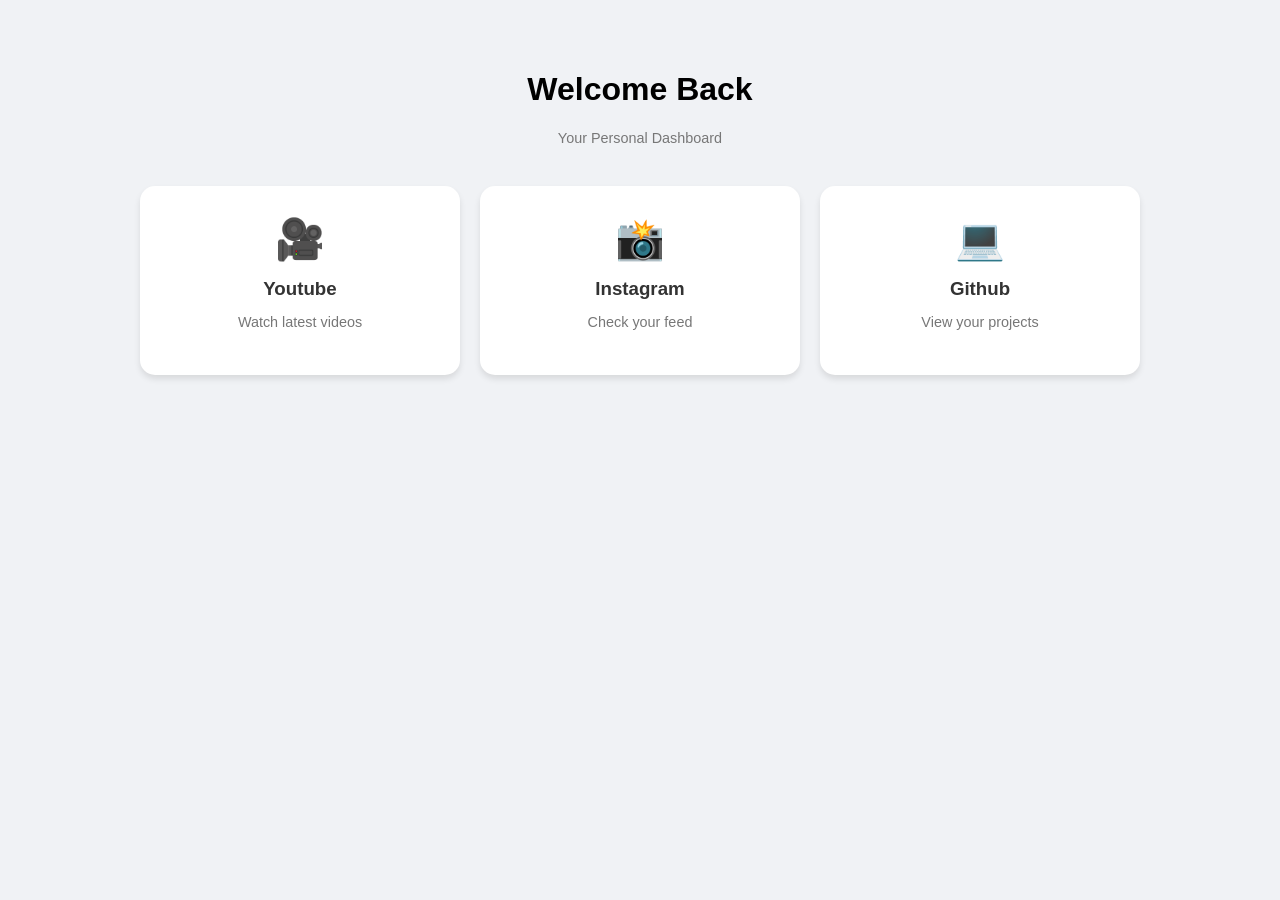
==== index2.html @ a664b11b "main page update" ====
<!DOCTYPE html>
<html lang="en">
<head>
    <meta charset="UTF-8">
    <meta name="viewport" content="width=device-width, initial-scale=1.0">
    <title>Main Page</title>
    <link rel="stylesheet" href="style2.css">
</head>
<body>
    <div class="main-container">
        <header>
            <h1>Welcome Back</h1>
            <p>Your Personal Dashboard</p>
        </header>

        <div class="widget-grid">
            <div class="widget-card" onclick="navigateTo('https://www.youtube.com/')">
                <div class="icon">🎥</div>
                <h3>Youtube</h3>
                <p>Watch latest videos</p>
            </div>

            <div class="widget-card" onclick="navigateTo('https://instagram.com')">
                <div class="icon">📸</div>
                <h3>Instagram</h3>
                <p>Check your feed</p>
            </div>

            <div class="widget-card" onclick="navigateTo('https://github.com')">
                <div class="icon">💻</div>
                <h3>Github</h3>
                <p>View your projects</p>
            </div>
        </div>
    </div>

    <script src="script2.js"></script>
</body>
</html>
---- style2.css ----
body {
    font-family: 'Segoe UI', Tahoma, Geneva, Verdana, sans-serif;
    background-color: #f0f2f5;
    margin: 0;
    display: flex;
    justify-content: center;
    padding-top: 50px;
}

.main-container {
    width: 90%;
    max-width: 1000px;
    text-align: center;
}

.widget-grid {
    display: grid;
    grid-template-columns: repeat(auto-fit, minmax(200px, 1fr));
    gap: 20px;
    margin-top: 40px;
}

.widget-card {
    background: white;
    padding: 30px;
    border-radius: 15px;
    box-shadow: 0 4px 6px rgba(0, 0, 0, 0.1);
    cursor: pointer;
    transition: all 0.3s ease;
}

.widget-card:hover {
    transform: translateY(-10px);
    box-shadow: 0 12px 20px rgba(0, 0, 0, 0.15);
    border-bottom: 4px solid #6366f1;
}

.icon {
    font-size: 40px;
    margin-bottom: 15px;
}

h3 {
    margin: 10px 0;
    color: #333;
}

p {
    font-size: 0.9rem;
    color: #777;
}
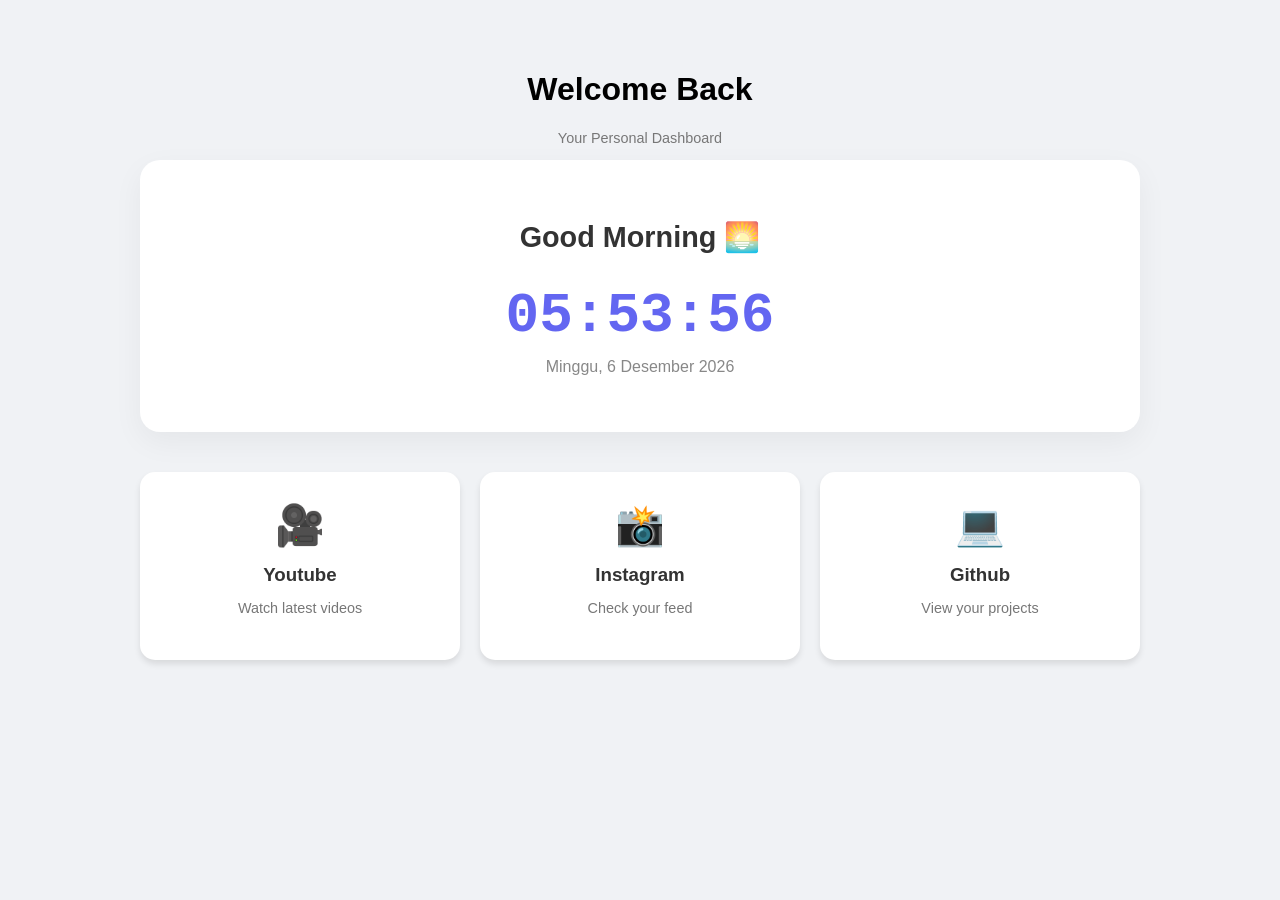
==== commit dd355250: "Clock & date updt" ====
--- a/index2.html
+++ b/index2.html
@@ -12,6 +12,14 @@
             <h1>Welcome Back</h1>
             <p>Your Personal Dashboard</p>
         </header>
+
+        <div class="welcome-section">
+            <h1 id="greeting">Loading...</h1>
+            <div class="clock-container">
+                <span id="hours">00</span>:<span id="minutes">00</span>:<span id="seconds">00</span>
+            </div>
+            <p id="date-display"></p>
+        </div>
 
         <div class="widget-grid">
             <div class="widget-card" onclick="navigateTo('https://www.youtube.com/')">
--- a/style2.css
+++ b/style2.css
@@ -11,6 +11,34 @@
     width: 90%;
     max-width: 1000px;
     text-align: center;
+}
+
+.welcome-section {
+    text-align: center;
+    padding: 40px 20px;
+    background: white;
+    border-radius: 20px;
+    box-shadow: 0 10px 30px rgba(0, 0, 0, 0.05);
+    margin-bottom: 30px;
+}
+
+#greeting {
+    font-size: 1.8rem;
+    color: #333;
+    margin-bottom: 30px;
+}
+
+.clock-container {
+    font-size: 3.5rem;
+    font-weight: 800;
+    color: #6366f1;
+    font-family: 'Courier New', Courier, monospace;
+}
+
+#date-display {
+    color: #888;
+    font-size: 1rem;
+    margin-top: 10px;
 }
 
 .widget-grid {
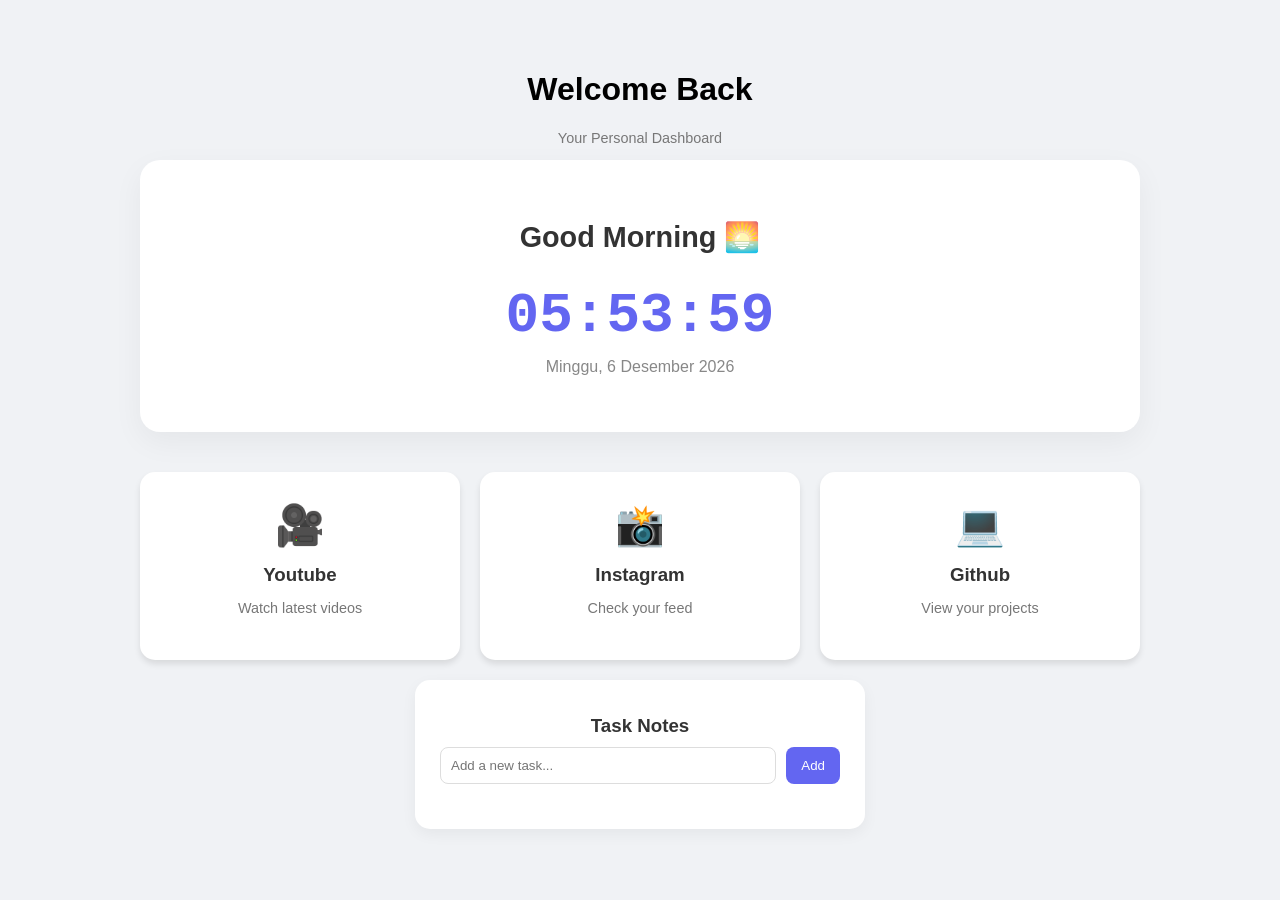
==== commit ee6dfc11: "New Todolist" ====
--- a/index2.html
+++ b/index2.html
@@ -40,6 +40,16 @@
                 <p>View your projects</p>
             </div>
         </div>
+
+        <div class="todo-widget">
+            <h3>Task Notes</h3>
+            <div class="todo-input-group">
+                <input type="text" id="todoInput" placeholder="Add a new task...">
+                <button id="addBtn">Add</button>
+            </div>
+            <ul id="todoList">
+            </ul>
+        </div>
     </div>
 
     <script src="script2.js"></script>
--- a/style2.css
+++ b/style2.css
@@ -76,4 +76,87 @@
 p {
     font-size: 0.9rem;
     color: #777;
-}+}
+
+.todo-widget {
+    background: white;
+    padding: 25px;
+    border-radius: 15px;
+    box-shadow: 0 5px 15px rgba(0, 0, 0, 0.05);
+    max-width: 400px;
+    margin: 20px auto;
+}
+
+.todo-input-group {
+    display: flex;
+    gap: 10px;
+    margin-bottom: 20px;
+}
+
+#todoInput {
+    flex: 1;
+    padding: 10px;
+    border: 1px solid #ddd;
+    border-radius: 8px;
+}
+
+#addBtn {
+    background: #6366f1;
+    color: white;
+    border: none;
+    padding: 10px 15px;
+    border-radius: 8px;
+    cursor: pointer;
+}
+
+ul {
+    list-style: none;
+    padding: 0;
+    text-align: left;
+}
+
+li {
+    display: flex;
+    padding: 12px 15px;
+    border-bottom: 1px solid #eee;
+    background-color: #f8f9fa;
+    align-items: center;
+    margin-bottom: 8px;
+    border-radius: 8px;
+    justify-content: space-between;
+    cursor: pointer;
+    transition: background 0.2s;
+}
+
+li.completed {
+    text-decoration: line-through;
+    color: #bbb;
+}
+
+li:hover {
+    background: #f9f9f9;
+    background-color: #f1f3f5;
+}
+
+.delete-btn {
+    color: #ffb4b4;
+    font-size: 1.4rem;
+    font-weight: bold;
+    padding: 5px;
+    width: 30px;
+    height: 30px;
+    display: flex;
+    border-radius: 50%;
+    border: none;
+    align-items: center;
+    justify-content: center;
+    cursor: pointer;
+    transition: all 0.2s ease;
+}
+
+.delete-btn:hover {
+    color: #ff4d4d;
+    background-color: rgba(255, 77, 77, 0.1);
+    transform: scale(1.2);
+}
+
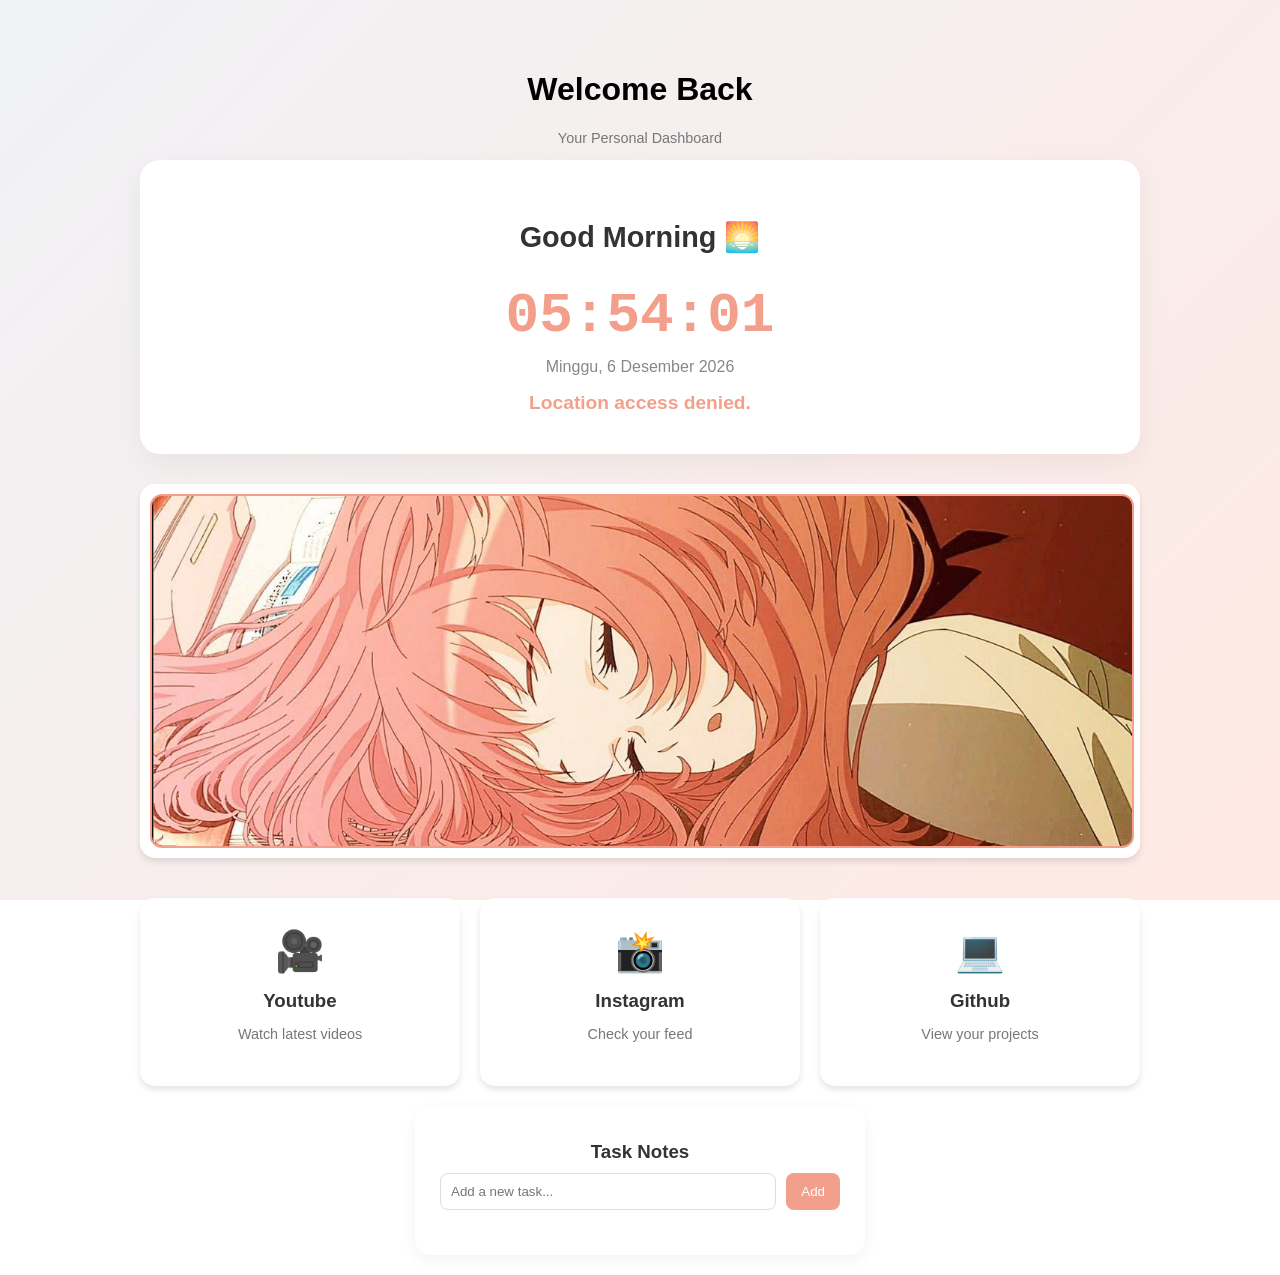
==== commit 7eead007: "update Weather" ====
--- a/index2.html
+++ b/index2.html
@@ -19,6 +19,13 @@
                 <span id="hours">00</span>:<span id="minutes">00</span>:<span id="seconds">00</span>
             </div>
             <p id="date-display"></p>
+            <div id="weatherDisplay" style="font-size: 1.2rem; color: var(--theme-color); font-weight: 600; margin-top: 5px;">
+                Loading weather...
+            </div>
+        </div>
+
+        <div class="widget-card gallery-widget">
+            <div class="gallery-preview" id="galleryPreview"></div>
         </div>
 
         <div class="widget-grid">
--- a/style2.css
+++ b/style2.css
@@ -1,10 +1,19 @@
+:root {
+    --theme-color: #F2A08C;
+    --theme-hover-bg: rgba(99, 102, 241, 0.1);
+}
+
 body {
     font-family: 'Segoe UI', Tahoma, Geneva, Verdana, sans-serif;
-    background-color: #f0f2f5;
+    background: linear-gradient(135deg, #f0f2f5 0%, #ffe9e3 100%);
     margin: 0;
     display: flex;
     justify-content: center;
     padding-top: 50px;
+    background-size: cover;
+    background-position: center;
+    background-attachment: fixed;
+    transition: background-image 0.8s ease-in;
 }
 
 .main-container {
@@ -31,7 +40,8 @@
 .clock-container {
     font-size: 3.5rem;
     font-weight: 800;
-    color: #6366f1;
+    color: var(--theme-color);
+    transition: color 0.8s ease;
     font-family: 'Courier New', Courier, monospace;
 }
 
@@ -60,7 +70,7 @@
 .widget-card:hover {
     transform: translateY(-10px);
     box-shadow: 0 12px 20px rgba(0, 0, 0, 0.15);
-    border-bottom: 4px solid #6366f1;
+    border-bottom: 4px solid var(--theme-color);
 }
 
 .icon {
@@ -101,12 +111,32 @@
 }
 
 #addBtn {
-    background: #6366f1;
+    background: var(--theme-color);
+    transition: background 0.8s ease;
     color: white;
     border: none;
     padding: 10px 15px;
     border-radius: 8px;
     cursor: pointer;
+}
+
+.gallery-widget {
+    grid-column: 1 / -1;
+    padding: 10px ; 
+    cursor: default ;
+    transform: none ; 
+    box-shadow: 0 4px 6px rgba(0, 0, 0, 0.1);
+    border-bottom: none;
+}
+
+.gallery-preview {
+    width: 100%;
+    height: 350px;
+    background-size: cover;
+    background-position: center 50%;
+    border-radius: 12px;
+    transition: 0.8s ease-in-out;
+    border: 2px solid var(--theme-color);
 }
 
 ul {
